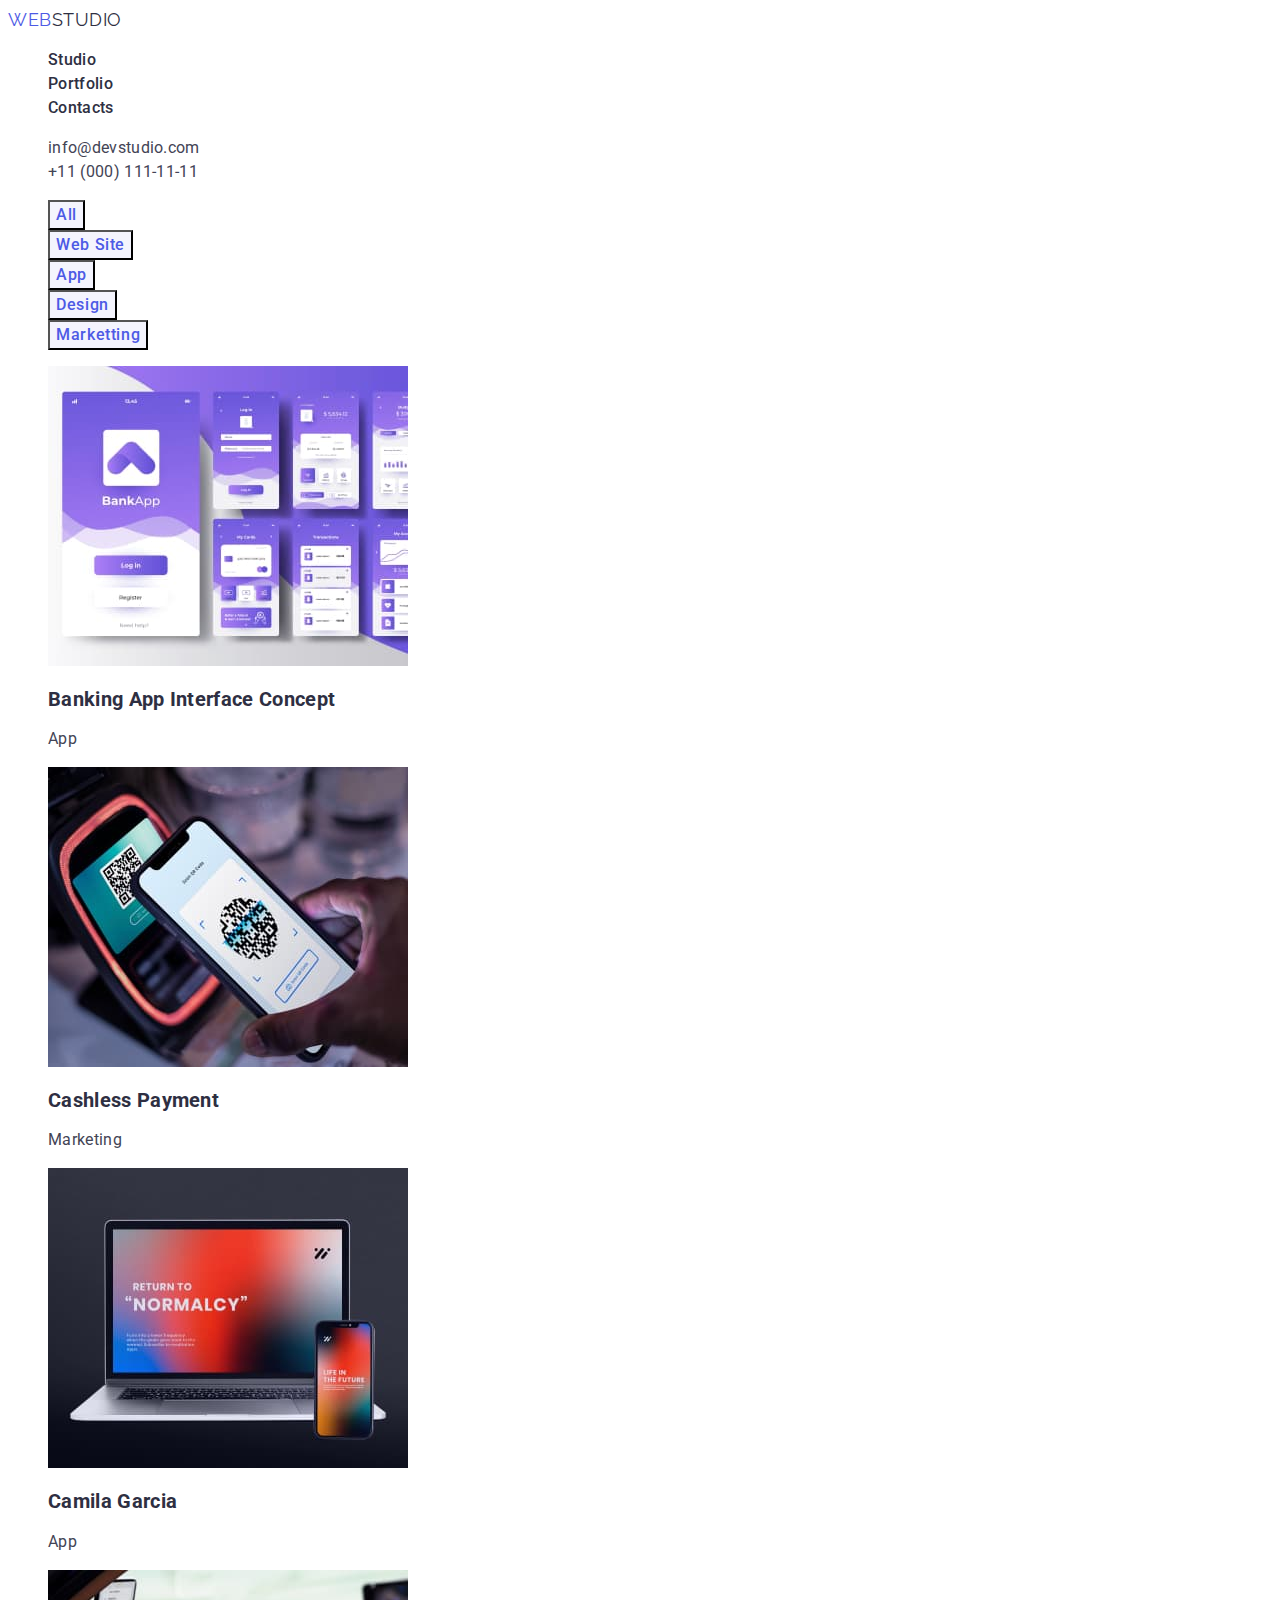
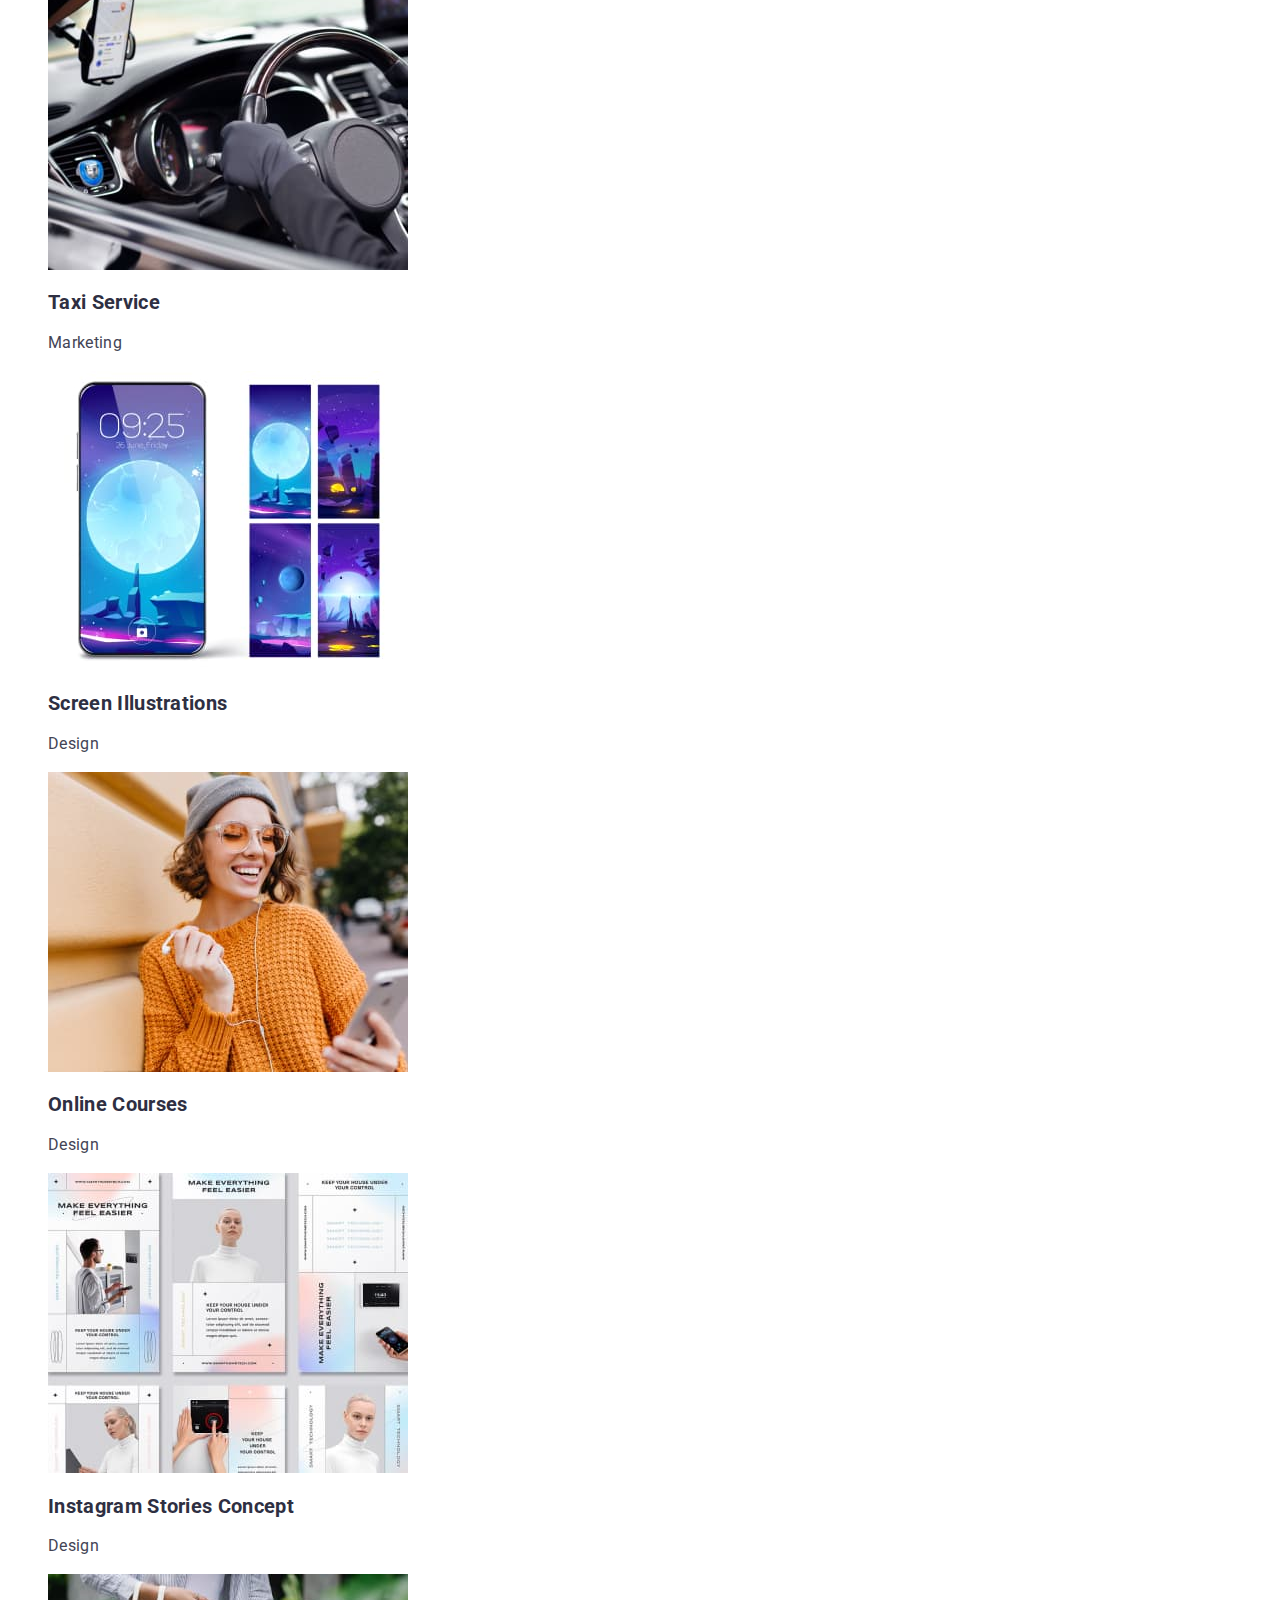
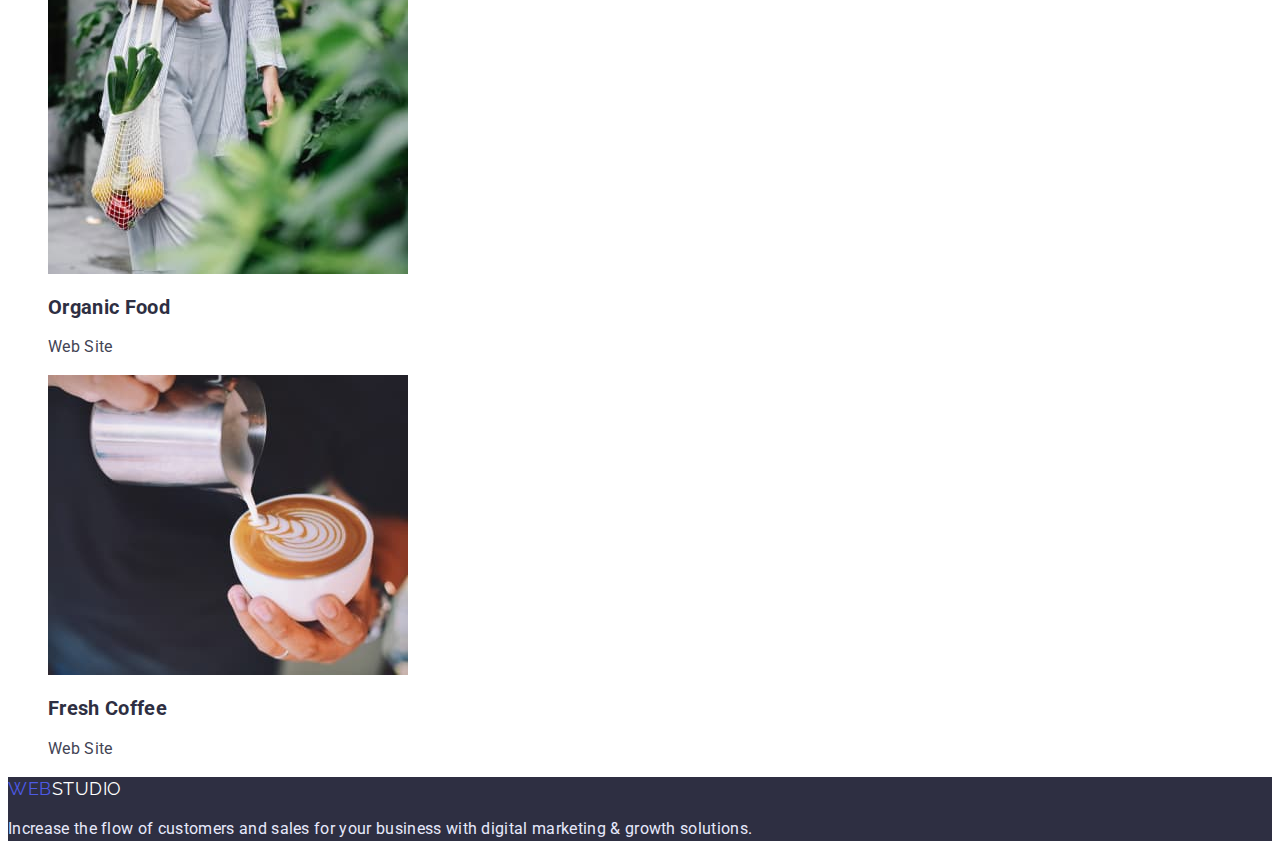
==== portfolio.html @ 3be25312 "Initial commit" ====
<!DOCTYPE html>
<html lang="en">
  <head>
    <meta charset="UTF-8" />
    <meta name="viewport" content="width=device-width, initial-scale=1.0" />
    <title>Document</title>    
    <link href="https://fonts.googleapis.com/css2?family=Raleway:wght@800&family=Roboto:wght@400;500;700;900&display=swap" 
    rel="stylesheet">
    <link rel="stylesheet" href="./css/styles.css" />
  </head>
  <body>
    <header>
    <nav >
        <a href="./index.html" class="logo">
          <span class="heading">Web</span><span>Studio</span>
        </a>        
        <ul class="nav-list list">
          <li><a href="./index.html" class="link">Studio</a></li>
          <li><a href="./portfolio.html" class="link">Portfolio</a></li>
          <li><a href="" class="link">Contacts</a></li>
        </ul>
      </nav>
      <address>
        <ul class="list list">
          <li>
            <a href="mailto:info@devstudio.com" class="auth-link">info@devstudio.com</a>
          </li>
          <li>
            <a href="tel:+110001111111" class="auth-link">+11 (000) 111-11-11</a>
          </li>
        </ul>
      </address>
    </header>
    <main>
      <section>
       <h1 class="hide-title">Blocks</h1>  
        <ul class="block list">
        <li>
          <button type="button" class="button-link">All</button>
        </li>
        <li>
          <button type="button" class="button-link">Web Site</button>
        </li>
        <li>
          <button type="button" class="button-link">App</button>
        </li>
        <li>
          <button type="button" class="button-link">Design</button>
        </li>
        <li>
          <button type="button" class="button-link">Marketting</button>
        </li>
      </ul> 
      <ul class="section-text list">
        <li>
          <a>
            <img src="./images/imgport1.jpg" alt="Banking App" width="360"/> 
            <h2 class="subtitle">Banking App Interface Concept</h2>
            <p class="text">App</p>
          </a>
        </li>
        <li>
          <a>
            <img src="./images/imgport2.jpg" alt="Cashless Payment" width="360"/> 
            <h2 class="subtitle">Cashless Payment</h2>
            <p class="text">Marketing</p>
          </a>
        </li>
        <li>
          <a>
            <img src="./images/imgport3.jpg" alt="Meditaion App" width="360"/> 
            <h2 class="subtitle">Camila Garcia</h2>
            <p class="text">App</p>
          </a>
        </li>
        <li>
          <a>
            <img src="./images/imgport4.jpg" alt="Taxi" width="360"/> 
            <h2 class="subtitle">Taxi Service</h2>
            <p class="text">Marketing</p>
          </a>
        </li>
        <li>
          <a>
            <img src="./images/imgport5.jpg" alt="Screen" width="360"/> 
            <h2 class="subtitle">Screen Illustrations</h2>
            <p class="text">Design</p>
          </a>
        </li>
        <li>
          <a>
            <img src="./images/imgport6.jpg" alt="Online Course" width="360"/> 
            <h2 class="subtitle">Online Courses</h2>
            <p class="text">Design</p>
          </a>
        </li>
        <li>
          <a>
            <img src="./images/imgport7.jpg" alt="Instagram Stories" width="360"/> 
            <h2 class="subtitle">Instagram Stories Concept</h2>
            <p class="text">Design</p>
          </a>
        </li>
        <li>
          <a>
            <img src="./images/imgport8.jpg" alt="Organic Food" width="360"/> 
            <h2 class="subtitle">Organic Food</h2>
            <p class="text">Web Site</p>
          </a>
        </li>
        <li>
          <a>
            <img src="./images/imgport9.jpg" alt="Cofee" width="360"/> 
            <h2 class="subtitle">Fresh Coffee</h2>
            <p class="text">Web Site</p>
          </a>
        </li>             
      </ul>
      </section>
    </main>
    <footer class="footer">
       <a href="./index.html" class="logo">
          <span class="heading">Web</span><span class="caption">Studio</span>
        </a>  
      <p class="text-footer">
        Increase the flow of customers and sales for your business with digital
        marketing & growth solutions.
      </p>
    </footer>
  </body>
</html>
---- css/styles.css ----
:root{
--main-color: #2E2F42;
--main-grey-color:#434455;
--white-color:  #FFFFFF;
--button-blue-color:  #4D5AE5;
--main-bground-color: #F4F4FD;
--background-button-color:#404BBF; 
--footer-text-color: #E7E9FC;


}
body {  
  font-family: 'Roboto', sans-serif;
  font-size: 16px;
  background-color: var(--text-white-color);
  color:var(--main-color);
  letter-spacing: 0.02em;
}
.hide-title{
  position: absolute;
  width: 1px;
  height: 1px;
  margin: -1px;
  border: 0;
  padding: 0;
  
  white-space: nowrap;
  clip-path: inset(100%);
  clip: rect(0 0 0 0);
  overflow: hidden;
}
.list{
  list-style: none;
}
/* logo */
.logo {
  font-family: 'Raleway', sans-serif;
  font-size: 18px;
  line-height: 1.33;
  letter-spacing: 0.03em;
  text-decoration: none;
  text-transform: uppercase;
  color: var(--main-color);
}
.logo .heading{
    color: var(--button-blue-color);
}
/* for footer logo */
.logo .caption{
  color:  var(--white-color);
}
/* nav */
.nav-list .link {
  font-weight: 500;
  line-height: 1.5;
  text-decoration: none;
  color: var(--main-color);
 }
.link:hover,
.link:focus
{ 
  color:var(--background-button-color);
}
/* auth list */
.list .auth-link{
  font-style: normal;
  line-height: 1.5;
  text-decoration: none;
  color: var(--main-grey-color);
}
.auth-link:hover,
.auth-link:focus
{color:var(--background-button-color)
}
/* herosection */
.hero{
  background: var(--main-color);
}
/* text for hero */
.hero .hero-text{
  font-size: 56px;
  line-height: 1.07;
  text-align: center;
  color: var(--white-color);
}
/* button for hero (primery button)*/
.hero .button-primary{
  font-family: 'Roboto', sans-serif;
  font-weight: 500;
  cursor: pointer;
  font-size: 16px;
  line-height: 1.5;
  letter-spacing: 0.04em;
  color: var(--white-color);
  background: var(--button-blue-color);
}
.button-primary:hover,
.button-primary:focus{
background: var(--background-button-color);
}
/* hide the title */

/* for portfolio button */
.block .button-link{
  font-family: 'Roboto', sans-serif;
  font-weight: 500;
  font-size: 16px;
  line-height: 1.5;
  letter-spacing: 0.04em;  
  cursor: pointer;
  color: var(--button-blue-color);
  background: var(--main-bground-color);
}
.button-link:hover,
.button-link:focus{
 background: var(--background-button-color); 
 color: var(--white-color);
}
/* for section1 */

.section-text .subtitle{
  font-size: 20px;
  line-height: 1.2;
  
}
.section-text .text{
  line-height: 1.5;
  color: var(--main-grey-color);  
}
/* for portfolio */
.subtitle{
  
}
/* section2 (second), only pictures */
.section-img .title{
  font-size: 36px;
  line-height: 1.11;
  text-align: center;
  
}
/* section3 */
.section {
  background: var(--main-bground-color);
}

.section .title{
  font-size: 36px;
  line-height: 1.11;
  text-align: center;
  
} 

  /* for footer */
.footer{
background: var(--main-color);
}
.footer .text-footer{
  line-height: 1.5;  
  color:var(--footer-text-color);
}
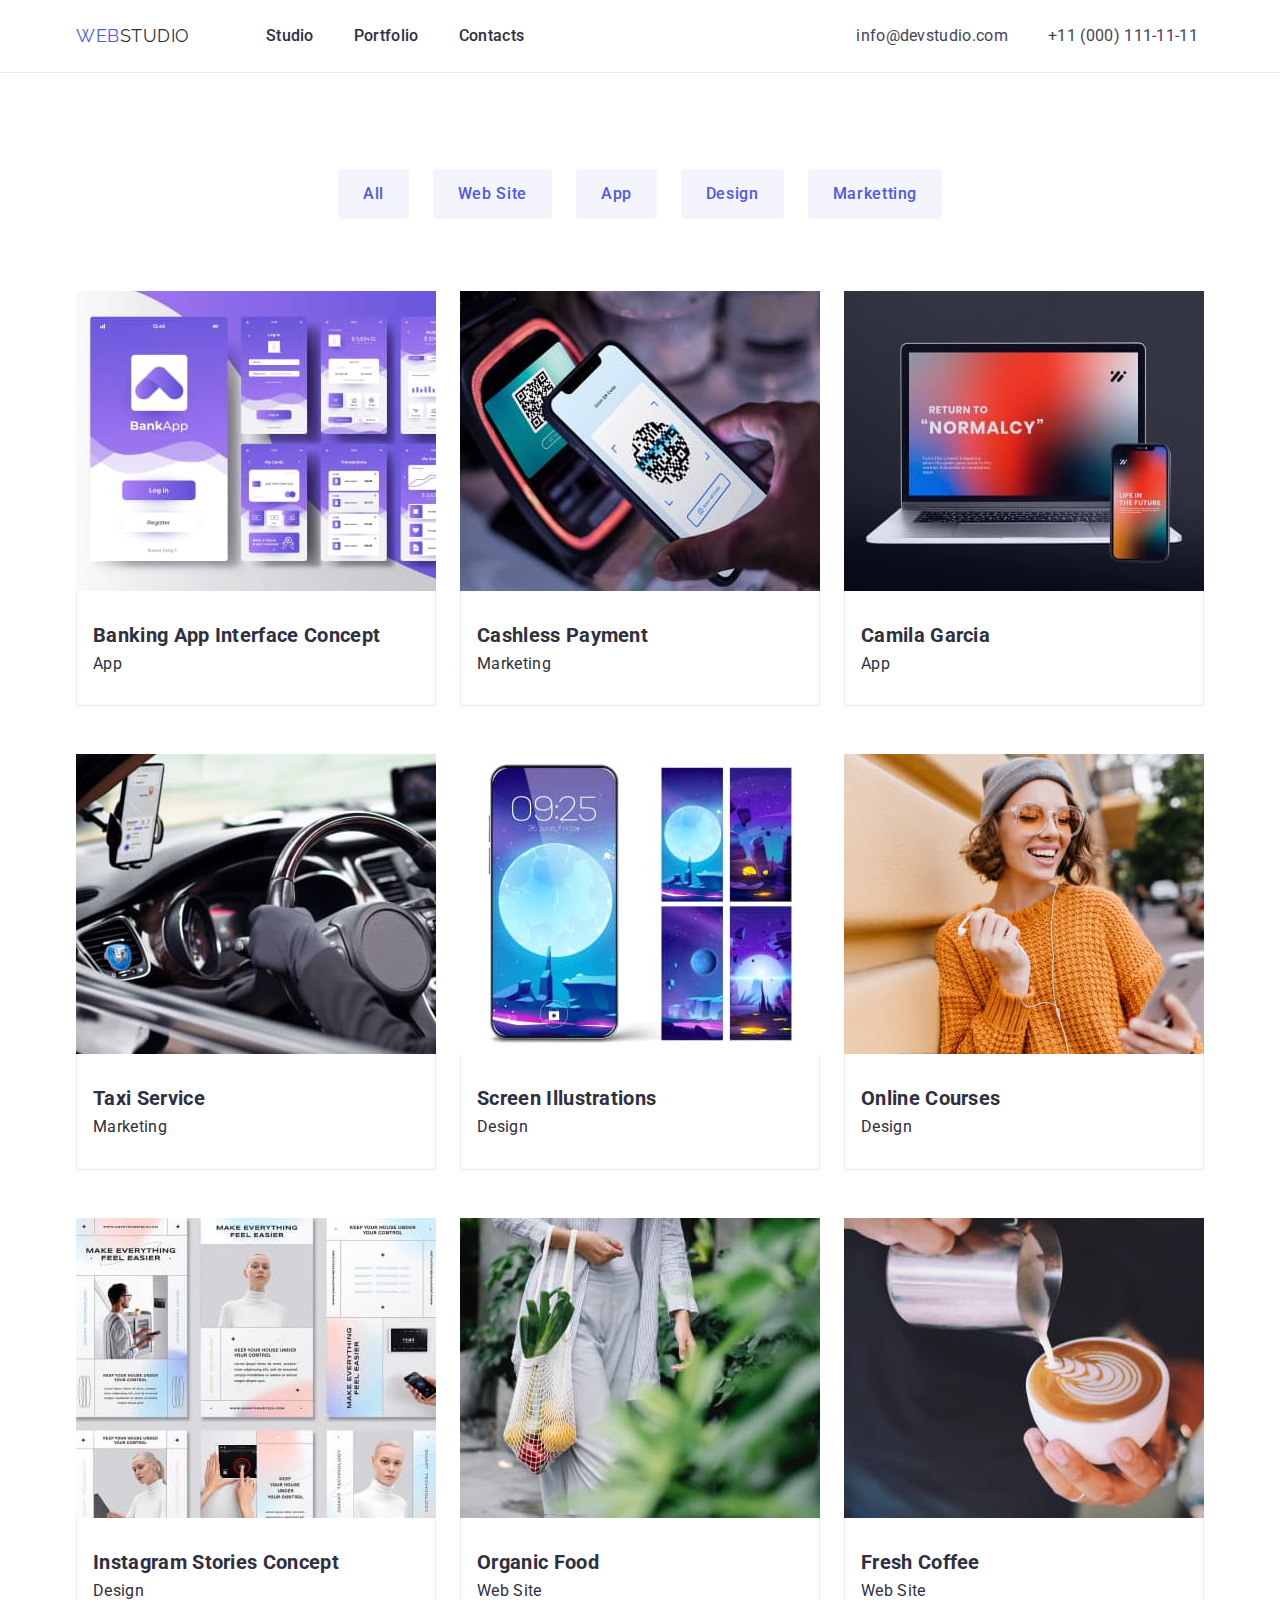
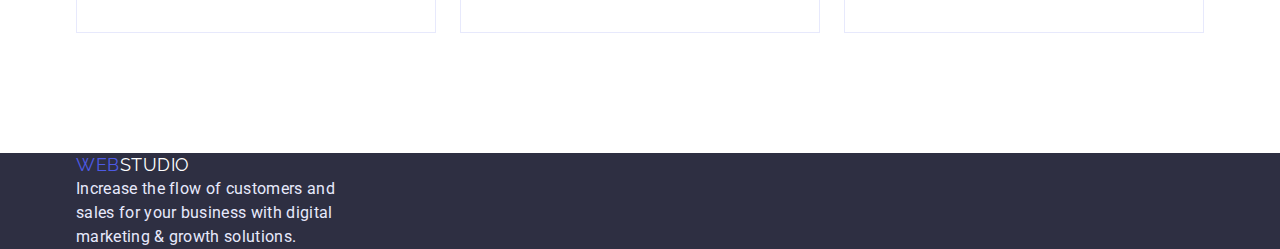
==== commit 3417df9c: "for-check-homework-03" ====
--- a/portfolio.html
+++ b/portfolio.html
@@ -6,126 +6,154 @@
     <title>Document</title>    
     <link href="https://fonts.googleapis.com/css2?family=Raleway:wght@800&family=Roboto:wght@400;500;700;900&display=swap" 
     rel="stylesheet">
+    <link rel="stylesheet"
+    href="https://cdnjs.cloudflare.com/ajax/libs/modern-normalize/1.1.0/modern-normalize.min.css" />
     <link rel="stylesheet" href="./css/styles.css" />
   </head>
   <body>
-    <header>
-    <nav >
-        <a href="./index.html" class="logo">
-          <span class="heading">Web</span><span>Studio</span>
-        </a>        
-        <ul class="nav-list list">
-          <li><a href="./index.html" class="link">Studio</a></li>
-          <li><a href="./portfolio.html" class="link">Portfolio</a></li>
-          <li><a href="" class="link">Contacts</a></li>
-        </ul>
-      </nav>
-      <address>
-        <ul class="list list">
-          <li>
-            <a href="mailto:info@devstudio.com" class="auth-link">info@devstudio.com</a>
-          </li>
-          <li>
-            <a href="tel:+110001111111" class="auth-link">+11 (000) 111-11-11</a>
-          </li>
-        </ul>
-      </address>
+    <header class="page-nav">
+      <div class="conteiner main-nav">        
+        <nav class="main-nav">
+          <a href="./index.html" class="logo">
+            <span class="heading">Web</span><span>Studio</span>
+          </a>        
+          <ul class="nav-list list">
+            <li class="item"><a href="./index.html" class="link">Studio</a></li>
+            <li class="item"><a href="./portfolio.html" class="link">Portfolio</a></li>
+            <li class="item"><a href="" class="link">Contacts</a></li>
+          </ul>
+        </nav>
+        <address>
+          <ul class="mail list">
+            <li class="item">
+              <a href="mailto:info@devstudio.com" class="auth-link">info@devstudio.com</a>
+            </li>
+            <li class="item">
+              <a href="tel:+110001111111" class="auth-link">+11 (000) 111-11-11</a>
+            </li>
+          </ul>
+        </address>     
+      </div>
     </header>
     <main>
-      <section>
-       <h1 class="hide-title">Blocks</h1>  
-        <ul class="block list">
-        <li>
-          <button type="button" class="button-link">All</button>
-        </li>
-        <li>
-          <button type="button" class="button-link">Web Site</button>
-        </li>
-        <li>
-          <button type="button" class="button-link">App</button>
-        </li>
-        <li>
-          <button type="button" class="button-link">Design</button>
-        </li>
-        <li>
-          <button type="button" class="button-link">Marketting</button>
-        </li>
-      </ul> 
-      <ul class="section-text list">
-        <li>
-          <a>
-            <img src="./images/imgport1.jpg" alt="Banking App" width="360"/> 
-            <h2 class="subtitle">Banking App Interface Concept</h2>
-            <p class="text">App</p>
-          </a>
-        </li>
-        <li>
-          <a>
-            <img src="./images/imgport2.jpg" alt="Cashless Payment" width="360"/> 
-            <h2 class="subtitle">Cashless Payment</h2>
-            <p class="text">Marketing</p>
-          </a>
-        </li>
-        <li>
-          <a>
-            <img src="./images/imgport3.jpg" alt="Meditaion App" width="360"/> 
-            <h2 class="subtitle">Camila Garcia</h2>
-            <p class="text">App</p>
-          </a>
-        </li>
-        <li>
-          <a>
-            <img src="./images/imgport4.jpg" alt="Taxi" width="360"/> 
-            <h2 class="subtitle">Taxi Service</h2>
-            <p class="text">Marketing</p>
-          </a>
-        </li>
-        <li>
-          <a>
-            <img src="./images/imgport5.jpg" alt="Screen" width="360"/> 
-            <h2 class="subtitle">Screen Illustrations</h2>
-            <p class="text">Design</p>
-          </a>
-        </li>
-        <li>
-          <a>
-            <img src="./images/imgport6.jpg" alt="Online Course" width="360"/> 
-            <h2 class="subtitle">Online Courses</h2>
-            <p class="text">Design</p>
-          </a>
-        </li>
-        <li>
-          <a>
-            <img src="./images/imgport7.jpg" alt="Instagram Stories" width="360"/> 
-            <h2 class="subtitle">Instagram Stories Concept</h2>
-            <p class="text">Design</p>
-          </a>
-        </li>
-        <li>
-          <a>
-            <img src="./images/imgport8.jpg" alt="Organic Food" width="360"/> 
-            <h2 class="subtitle">Organic Food</h2>
-            <p class="text">Web Site</p>
-          </a>
-        </li>
-        <li>
-          <a>
-            <img src="./images/imgport9.jpg" alt="Cofee" width="360"/> 
-            <h2 class="subtitle">Fresh Coffee</h2>
-            <p class="text">Web Site</p>
-          </a>
-        </li>             
-      </ul>
+      <section class="section">
+        <div class="conteiner">
+          <h1 class="hide-title">Blocks</h1>  
+          <ul class="button-list list">
+            <li class="item">
+              <button type="button" class="button-link">All</button>
+            </li>
+            <li class="item">
+              <button type="button" class="button-link">Web Site</button>
+            </li>
+            <li class="item">
+              <button type="button" class="button-link">App</button>
+            </li>
+            <li class="item">
+              <button type="button" class="button-link">Design</button>
+            </li>
+            <li class="item">
+              <button type="button" class="button-link">Marketting</button>
+            </li>
+          </ul> 
+         <ul class="card-img list">
+          <li class="item">
+            <a class="card">
+              <img src="./images/imgport1.jpg" alt="Banking App" width="360"/> 
+              <div class="card-content">
+              <h2 class="subtitle">Banking App Interface Concept</h2>
+              <p class="text">App</p>
+             </div>              
+            </a>
+          </li>
+          <li class="item">
+            <a class="card">
+              <img src="./images/imgport2.jpg" alt="Cashless Payment" width="360"/> 
+              <div class="card-content ">
+              <h2 class="subtitle">Cashless Payment</h2>
+              <p class="text">Marketing</p>
+              </div>
+            </a>
+          </li>
+          <li class="item">
+            <a class="card">
+              <img src="./images/imgport3.jpg" alt="Meditaion App" width="360"/> 
+              <div class="card-content">
+              <h2 class="subtitle ">Camila Garcia</h2>
+              <p class="text">App</p>
+             </div> 
+            </a>
+          </li>
+          <li class="item">
+            <a class="card">
+              <img src="./images/imgport4.jpg" alt="Taxi" width="360"/> 
+              <div class="card-content">
+              <h2 class="subtitle">Taxi Service</h2>
+              <p class="text">Marketing</p>
+              </div>
+            </a>
+          </li>
+          <li class="item">
+            <a class="card">
+              <img src="./images/imgport5.jpg" alt="Screen" width="360"/> 
+              <div class="card-content">
+              <h2 class="subtitle">Screen Illustrations</h2>
+              <p class="text">Design</p>
+              </div>
+            </a>
+          </li>
+          <li class="item">
+            <a class="card">
+              <img src="./images/imgport6.jpg" alt="Online Course" width="360"/> 
+              <div class="card-content">
+              <h2 class="subtitle">Online Courses</h2>
+              <p class="text">Design</p>
+              </div>
+            </a>
+          </li>
+          <li class="item">
+            <a class="card">
+              <img src="./images/imgport7.jpg" alt="Instagram Stories" width="360"/> 
+              <div class="card-content">
+              <h2 class="subtitle">Instagram Stories Concept</h2>
+              <p class="text">Design</p>
+              </div>
+            </a>
+          </li>
+          <li class="item">
+            <a class="card">
+              <img src="./images/imgport8.jpg" alt="Organic Food" width="360"/> 
+              <div class="card-content">
+              <h2 class="subtitle">Organic Food</h2>
+              <p class="text">Web Site</p>
+              </div>
+            </a>
+          </li>
+          <li class="item">
+            <a class="card">
+              <img src="./images/imgport9.jpg" alt="Cofee" width="360"/> 
+              <div class="card-content">
+              <h2 class="subtitle">Fresh Coffee</h2>
+              <p class="text">Web Site</p>
+              </div>
+            </a>
+          </li>             
+         </ul>
+        </div>
       </section>
     </main>
     <footer class="footer">
-       <a href="./index.html" class="logo">
+      <div class="conteiner">
+        <div class="footer-box">
+        <a href="./index.html" class="logo">
           <span class="heading">Web</span><span class="caption">Studio</span>
         </a>  
-      <p class="text-footer">
-        Increase the flow of customers and sales for your business with digital
-        marketing & growth solutions.
-      </p>
+        <p class="text-footer">
+          Increase the flow of customers and sales for your business with digital
+          marketing & growth solutions.      
+        </p>
+        </div>
+       </div>
     </footer>
   </body>
 </html>
--- a/css/styles.css
+++ b/css/styles.css
@@ -7,15 +7,40 @@
 --main-bground-color: #F4F4FD;
 --background-button-color:#404BBF; 
 --footer-text-color: #E7E9FC;
-
-
-}
+--card-shadow: 0px 1px 6px rgba(46, 47, 66, 0.08), 0px 1px 1px rgba(46, 47, 66, 0.16), 0px 2px 1px rgba(46, 47, 66, 0.08);
+}
+
+.list{
+  list-style: none;
+  margin: 0;
+  padding: 0;
+}
+
 body {  
   font-family: 'Roboto', sans-serif;
   font-size: 16px;
   background-color: var(--text-white-color);
   color:var(--main-color);
   letter-spacing: 0.02em;
+}
+.section{
+  margin-bottom: 120px;
+} 
+
+/* for nav main */
+ .main-nav {
+  display: flex;
+  align-items: center;
+}
+
+ /* for header section address */ 
+.conteiner{
+  width: 1158px;
+  padding-left: 15px;
+  padding-right: 15px;
+  margin-left: auto;
+  margin-right: auto;
+  
 }
 .hide-title{
   position: absolute;
@@ -30,11 +55,10 @@
   clip: rect(0 0 0 0);
   overflow: hidden;
 }
-.list{
-  list-style: none;
-}
+
 /* logo */
 .logo {
+
   font-family: 'Raleway', sans-serif;
   font-size: 18px;
   line-height: 1.33;
@@ -51,47 +75,85 @@
   color:  var(--white-color);
 }
 /* nav */
+
+.nav-list .item+ .item{
+  margin-left: 40px;
+}
+.nav-list{
+ display: flex;
+ margin-left: 76px;
+}
+.nav-list .item{
+ padding-top: 24px;
+ padding-bottom: 24px;
+}
 .nav-list .link {
+  display: block;
+
+  color: var(--main-color);
   font-weight: 500;
   line-height: 1.5;
   text-decoration: none;
-  color: var(--main-color);
  }
+
 .link:hover,
 .link:focus
 { 
   color:var(--background-button-color);
 }
 /* auth list */
+.mail{
+  display: flex;
+  margin-left: 332px;
+}
+.mail .item + .item {
+margin-left: 40px;
+}
 .list .auth-link{
+
+  color: var(--main-grey-color);
   font-style: normal;
   line-height: 1.5;
-  text-decoration: none;
-  color: var(--main-grey-color);
+  text-decoration: none;  
 }
 .auth-link:hover,
 .auth-link:focus
 {color:var(--background-button-color)
 }
-/* herosection */
-.hero{
+.page-nav{
+  border-bottom: 1px solid var(--footer-text-color) ;
+}
+/* hero section */
+.hero-section{
   background: var(--main-color);
-}
-/* text for hero */
-.hero .hero-text{
+  text-align: center;
+  margin-bottom: 120px;
+}
+/* text for hero section */
+.hero-section .hero-text{
+  margin-top: 0;
+  margin-bottom: 48px;
   font-size: 56px;
   line-height: 1.07;
   text-align: center;
   color: var(--white-color);
 }
 /* button for hero (primery button)*/
-.hero .button-primary{
+.hero-section .button-primary{
+  display: inline-block;
+  cursor: pointer;
+  border-radius: 4px;
+  padding: 16px 32px;
+  min-width: 169px;
+  border: 1px transparent; 
+
   font-family: 'Roboto', sans-serif;
   font-weight: 500;
-  cursor: pointer;
   font-size: 16px;
   line-height: 1.5;
   letter-spacing: 0.04em;
+  
+ 
   color: var(--white-color);
   background: var(--button-blue-color);
 }
@@ -99,16 +161,32 @@
 .button-primary:focus{
 background: var(--background-button-color);
 }
-/* hide the title */
 
 /* for portfolio button */
-.block .button-link{
+/* 1 for button list*/
+.button-list {
+  margin-top: 96px;
+  margin-bottom: 72px;
+  display: flex;
+  flex-wrap: wrap;
+  justify-content: center;
+}
+.button-list .item + .item {
+  margin-left: 24px;
+}
+
+.button-list .button-link{
+  padding: 12px 24px;
+  border-radius: 4px;
+  border: 1px solid transparent;
+  cursor: pointer;
+
   font-family: 'Roboto', sans-serif;
   font-weight: 500;
   font-size: 16px;
   line-height: 1.5;
-  letter-spacing: 0.04em;  
-  cursor: pointer;
+  letter-spacing: 0.04em; 
+  
   color: var(--button-blue-color);
   background: var(--main-bground-color);
 }
@@ -117,47 +195,166 @@
  background: var(--background-button-color); 
  color: var(--white-color);
 }
-/* for section1 */
-
-.section-text .subtitle{
+/* for portfolio img card  */
+/* .item * {
+  outline: 1px solid tomato;
+} */
+img {
+  display: block;
+  max-width: 100%;
+  height: auto;
+}
+.card-img{
+  display: flex;
+  flex-wrap: wrap;
+  margin-left: -24px;
+  margin-top: -48px;
+}
+
+.card-img .subtitle{
+  margin-top: 0;
+  margin-bottom: 8px;
   font-size: 20px;
   line-height: 1.2;
-  
-}
+  padding: auto;
+}
+
+.card-img > .item {
+  flex-basis: calc(100% / 3 - 24px);
+  margin-left: 24px;
+  margin-top: 48px;
+}
+.card-content{
+padding-top: 32px;
+padding-bottom: 32px;
+padding-left: 16px;
+}
+.card-content .text{
+  margin: 0;
+  padding: auto;
+}
+.card-content{
+  border-bottom: 1px solid var(--footer-text-color) ;
+  border-right: 1px solid var(--footer-text-color) ;
+  border-left: 1px solid var(--footer-text-color) ;
+}
+
+
+.section-text .subtitle{
+  margin-top: 0;
+  margin-bottom: 8px;
+  font-size: 20px;
+  line-height: 1.2;
+  
+}
+.section-text {
+  display: flex;
+  flex-wrap: wrap;
+}
+.section-text .item {
+ width: 264px;
+}
+.section-text .item + .item{
+ margin-left: 24px;
+}
+
 .section-text .text{
-  line-height: 1.5;
-  color: var(--main-grey-color);  
+  
+  line-height: 1.5;
+  color: var(--main-grey-color); 
+  margin-top: 0;
+  margin-bottom: 0; 
+ 
 }
 /* for portfolio */
-.subtitle{
-  
-}
+
 /* section2 (second), only pictures */
-.section-img .title{
+.img-section{
+  margin-bottom: 120px;
+}
+.img-section .img-list {
+  display: flex;
+  flex-wrap: wrap;
+ 
+}
+.img-list .item + .item{
+  margin-left: 24px; 
+}
+
+.img-section .title{
+  margin-top: 0;
+  margin-bottom: 72px;
+   font-size: 36px;
+  line-height: 1.11;
+  text-align: center;
+  
+}
+/* section3 */
+.section-team{
+  padding-bottom: 120px;
+  padding-top: 120px;
+  background-color: var(--main-bground-color);
+}
+
+.card-team{
+  display: flex;
+  flex-wrap: wrap;
+
+}
+.card-team .item + .item {
+  margin-left: 24px;
+  
+}
+.section-team .title{
+  margin-top: 0;
+  margin-bottom: 72px;
   font-size: 36px;
   line-height: 1.11;
   text-align: center;
-  
-}
-/* section3 */
-.section {
-  background: var(--main-bground-color);
-}
-
-.section .title{
-  font-size: 36px;
-  line-height: 1.11;
-  text-align: center;
-  
-} 
+}
+.card-team .item{
+  background-color: var(--white-color);
+  text-align: center;
+ 
+}
+.card-team .subtitle{
+  margin-top: 0;
+  margin-bottom: 8px;
+}
+.card-team .text{
+margin: 0;
+}
+.card-team .team-text{
+  padding: 32px 16px;
+}
+ .card{
+  box-shadow: var(--card-shadow);
+  border-radius: 0px 0px 4px 4px;
+ }
+/*
+.card-team{
+  background-color: var(--white-color);
+  padding-bottom: 32px;
+  text-align: center;
+ 
+}
+.team{
+  margin-bottom: 32px;
+} */
 
   /* for footer */
 .footer{
 background: var(--main-color);
 }
 .footer .text-footer{
+  margin-top: 0;
+  margin-bottom: 0;
   line-height: 1.5;  
   color:var(--footer-text-color);
-}
-
-
+  
+}
+.footer-box{
+  width: 264px;
+}
+
+
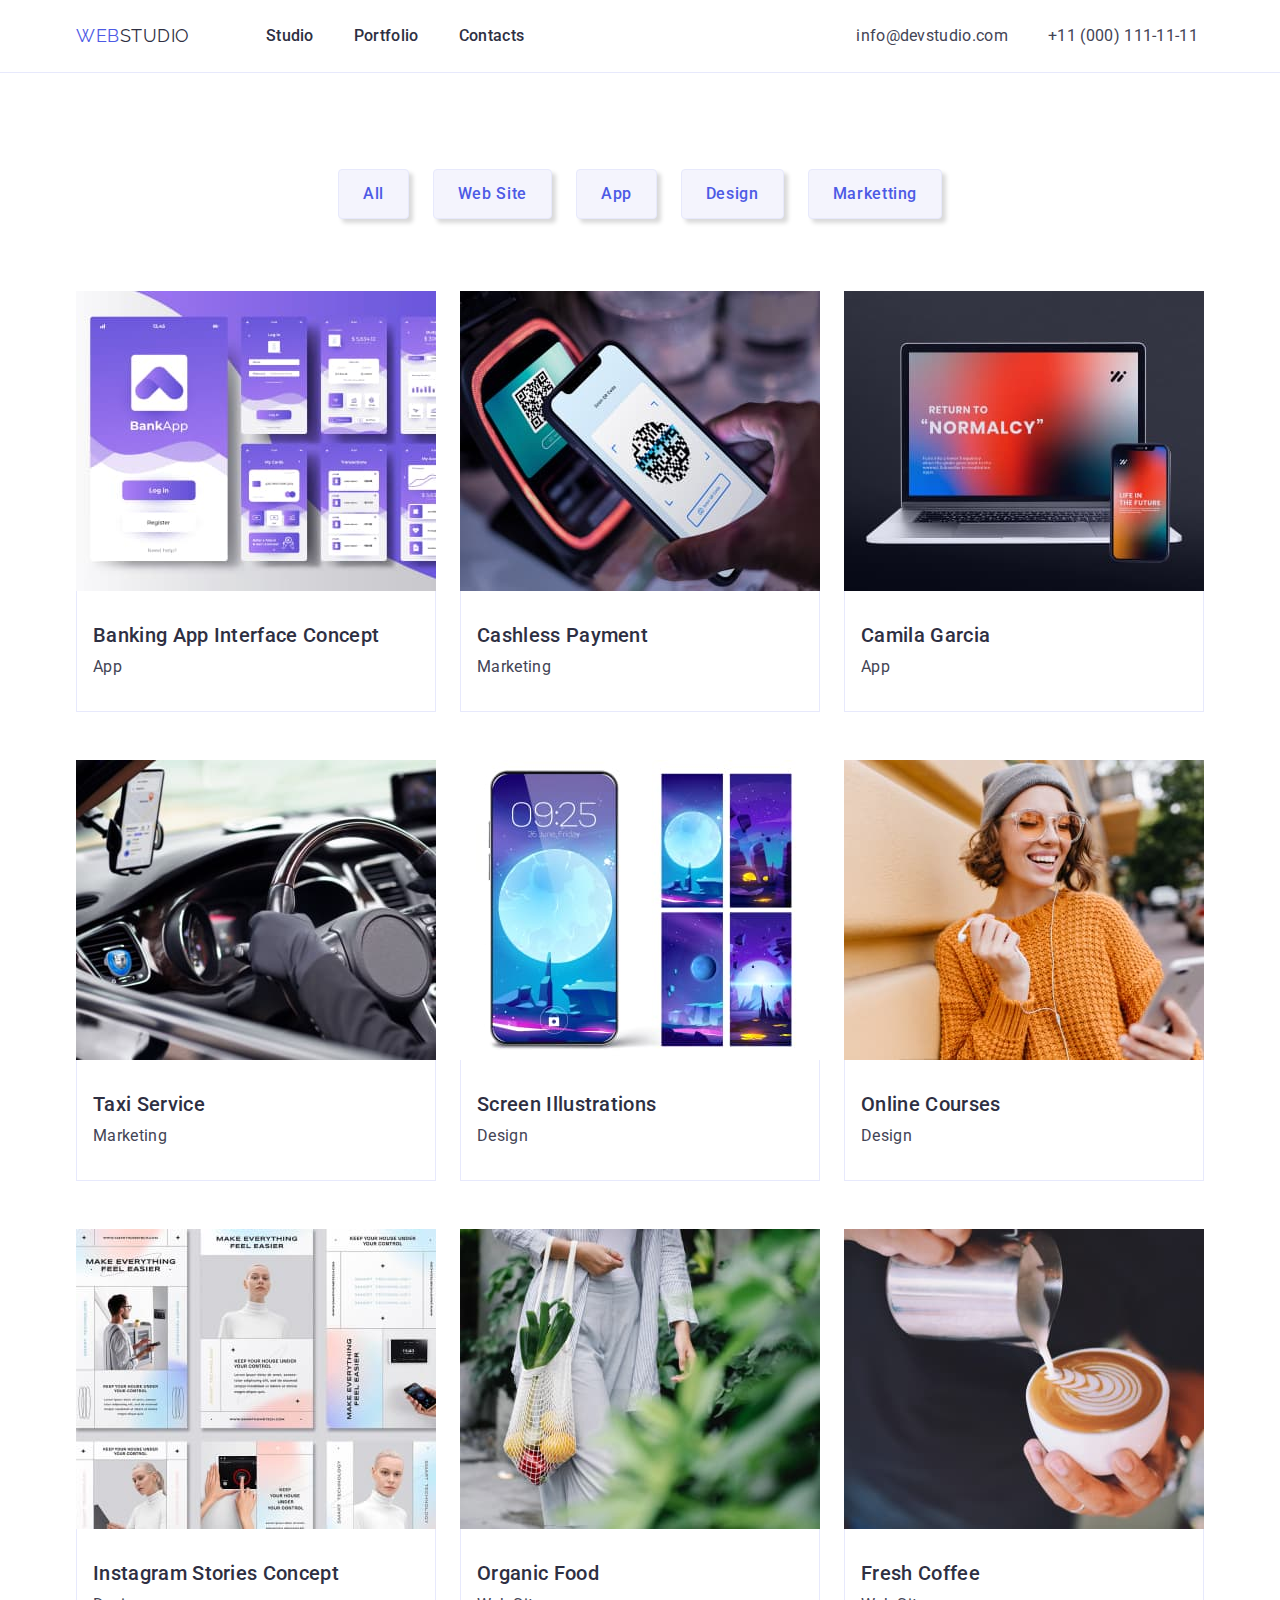
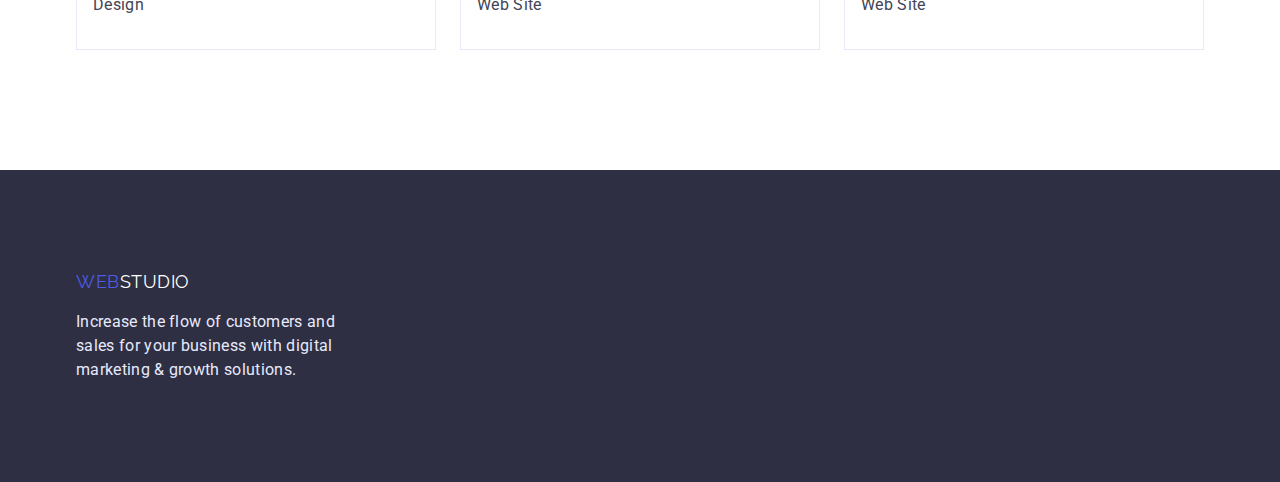
==== commit 79153821: "for-check-homework-03" ====
--- a/portfolio.html
+++ b/portfolio.html
@@ -23,7 +23,7 @@
             <li class="item"><a href="" class="link">Contacts</a></li>
           </ul>
         </nav>
-        <address>
+        <address class="auth">
           <ul class="mail list">
             <li class="item">
               <a href="mailto:info@devstudio.com" class="auth-link">info@devstudio.com</a>
@@ -36,7 +36,7 @@
       </div>
     </header>
     <main>
-      <section class="section">
+      <section class="section-portfolio">
         <div class="conteiner">
           <h1 class="hide-title">Blocks</h1>  
           <ul class="button-list list">
@@ -58,7 +58,7 @@
           </ul> 
          <ul class="card-img list">
           <li class="item">
-            <a class="card">
+            <a href="" class="card-portfolio" >
               <img src="./images/imgport1.jpg" alt="Banking App" width="360"/> 
               <div class="card-content">
               <h2 class="subtitle">Banking App Interface Concept</h2>
@@ -67,7 +67,7 @@
             </a>
           </li>
           <li class="item">
-            <a class="card">
+            <a href="" class="card-portfolio">
               <img src="./images/imgport2.jpg" alt="Cashless Payment" width="360"/> 
               <div class="card-content ">
               <h2 class="subtitle">Cashless Payment</h2>
@@ -76,7 +76,7 @@
             </a>
           </li>
           <li class="item">
-            <a class="card">
+            <a href="" class="card-portfolio">
               <img src="./images/imgport3.jpg" alt="Meditaion App" width="360"/> 
               <div class="card-content">
               <h2 class="subtitle ">Camila Garcia</h2>
@@ -85,7 +85,7 @@
             </a>
           </li>
           <li class="item">
-            <a class="card">
+            <a href="" class="card-portfolio">
               <img src="./images/imgport4.jpg" alt="Taxi" width="360"/> 
               <div class="card-content">
               <h2 class="subtitle">Taxi Service</h2>
@@ -94,7 +94,7 @@
             </a>
           </li>
           <li class="item">
-            <a class="card">
+            <a href="" class="card-portfolio">
               <img src="./images/imgport5.jpg" alt="Screen" width="360"/> 
               <div class="card-content">
               <h2 class="subtitle">Screen Illustrations</h2>
@@ -103,7 +103,7 @@
             </a>
           </li>
           <li class="item">
-            <a class="card">
+            <a href="" class="card-portfolio">
               <img src="./images/imgport6.jpg" alt="Online Course" width="360"/> 
               <div class="card-content">
               <h2 class="subtitle">Online Courses</h2>
@@ -112,7 +112,7 @@
             </a>
           </li>
           <li class="item">
-            <a class="card">
+            <a href="" class="card-portfolio">
               <img src="./images/imgport7.jpg" alt="Instagram Stories" width="360"/> 
               <div class="card-content">
               <h2 class="subtitle">Instagram Stories Concept</h2>
@@ -121,7 +121,7 @@
             </a>
           </li>
           <li class="item">
-            <a class="card">
+            <a href="" class="card-portfolio">
               <img src="./images/imgport8.jpg" alt="Organic Food" width="360"/> 
               <div class="card-content">
               <h2 class="subtitle">Organic Food</h2>
@@ -130,7 +130,7 @@
             </a>
           </li>
           <li class="item">
-            <a class="card">
+            <a href="" class="card-portfolio">
               <img src="./images/imgport9.jpg" alt="Cofee" width="360"/> 
               <div class="card-content">
               <h2 class="subtitle">Fresh Coffee</h2>
--- a/css/styles.css
+++ b/css/styles.css
@@ -5,8 +5,10 @@
 --white-color:  #FFFFFF;
 --button-blue-color:  #4D5AE5;
 --main-bground-color: #F4F4FD;
+--button-portf-bground-color: #F4F4FD;
 --background-button-color:#404BBF; 
 --footer-text-color: #E7E9FC;
+--button-border: #E7E9FC;
 --card-shadow: 0px 1px 6px rgba(46, 47, 66, 0.08), 0px 1px 1px rgba(46, 47, 66, 0.16), 0px 2px 1px rgba(46, 47, 66, 0.08);
 }
 
@@ -23,9 +25,7 @@
   color:var(--main-color);
   letter-spacing: 0.02em;
 }
-.section{
-  margin-bottom: 120px;
-} 
+
 
 /* for nav main */
  .main-nav {
@@ -66,6 +66,8 @@
   text-decoration: none;
   text-transform: uppercase;
   color: var(--main-color);
+  padding-top: 24px;
+  padding-bottom: 24px;
 }
 .logo .heading{
     color: var(--button-blue-color);
@@ -83,7 +85,7 @@
  display: flex;
  margin-left: 76px;
 }
-.nav-list .item{
+.nav-list .link{
  padding-top: 24px;
  padding-bottom: 24px;
 }
@@ -102,19 +104,24 @@
   color:var(--background-button-color);
 }
 /* auth list */
+.auth {
+ margin-left: 332px; 
+}
 .mail{
   display: flex;
-  margin-left: 332px;
+  
 }
 .mail .item + .item {
 margin-left: 40px;
 }
 .list .auth-link{
-
+  
   color: var(--main-grey-color);
   font-style: normal;
   line-height: 1.5;
   text-decoration: none;  
+  padding-top: 24px;
+  padding-bottom: 24px;
 }
 .auth-link:hover,
 .auth-link:focus
@@ -125,27 +132,32 @@
 }
 /* hero section */
 .hero-section{
+  padding-top: 188px;
+  padding-bottom: 188px;
   background: var(--main-color);
   text-align: center;
-  margin-bottom: 120px;
+  
 }
 /* text for hero section */
 .hero-section .hero-text{
-  margin-top: 0;
-  margin-bottom: 48px;
+  margin: 0;
+  padding-bottom: 48px;
+
   font-size: 56px;
   line-height: 1.07;
   text-align: center;
   color: var(--white-color);
+
 }
 /* button for hero (primery button)*/
 .hero-section .button-primary{
   display: inline-block;
   cursor: pointer;
   border-radius: 4px;
+  box-shadow: 0px 4px 4px rgba(0, 0, 0, 0.15);
   padding: 16px 32px;
   min-width: 169px;
-  border: 1px transparent; 
+  border: none; 
 
   font-family: 'Roboto', sans-serif;
   font-weight: 500;
@@ -165,7 +177,7 @@
 /* for portfolio button */
 /* 1 for button list*/
 .button-list {
-  margin-top: 96px;
+
   margin-bottom: 72px;
   display: flex;
   flex-wrap: wrap;
@@ -178,7 +190,8 @@
 .button-list .button-link{
   padding: 12px 24px;
   border-radius: 4px;
-  border: 1px solid transparent;
+  border: 1px solid var(--button-border);
+  box-shadow: 4px 4px 4px rgba(0, 0, 0, 0.15);
   cursor: pointer;
 
   font-family: 'Roboto', sans-serif;
@@ -188,7 +201,7 @@
   letter-spacing: 0.04em; 
   
   color: var(--button-blue-color);
-  background: var(--main-bground-color);
+  background: var(--button-portf-bground-color); 
 }
 .button-link:hover,
 .button-link:focus{
@@ -207,70 +220,88 @@
 .card-img{
   display: flex;
   flex-wrap: wrap;
-  margin-left: -24px;
-  margin-top: -48px;
-}
-
-.card-img .subtitle{
+  gap: 48px 24px;
+
+}
+.card-img .card-portfolio {
+  text-decoration: none;
+}
+.card-content .subtitle{
   margin-top: 0;
   margin-bottom: 8px;
+  font-weight: 500;
   font-size: 20px;
   line-height: 1.2;
-  padding: auto;
-}
-
-.card-img > .item {
+  color: var(--main-color);
+  
+} 
+
+ .card-portfolio  .item {
   flex-basis: calc(100% / 3 - 24px);
-  margin-left: 24px;
-  margin-top: 48px;
-}
-.card-content{
+
+} 
+ .card-content{
 padding-top: 32px;
 padding-bottom: 32px;
 padding-left: 16px;
 }
 .card-content .text{
-  margin: 0;
-  padding: auto;
+  margin-top: 0;
+  margin-bottom: 0;
+  font-weight: 400;
+  line-height: 1.5;
+  color: var(--main-grey-color);
+  
 }
 .card-content{
   border-bottom: 1px solid var(--footer-text-color) ;
   border-right: 1px solid var(--footer-text-color) ;
   border-left: 1px solid var(--footer-text-color) ;
-}
-
+} 
+/*  for section1  */
+ 
+ .section-top {
+  padding-top: 120px;
+  padding-bottom: 120px;
+   /* background-color: #4D5AE5;  */
+}  
 
 .section-text .subtitle{
   margin-top: 0;
   margin-bottom: 8px;
   font-size: 20px;
   line-height: 1.2;
-  
-}
+   /* background-color: aqua;  */
+} 
 .section-text {
   display: flex;
   flex-wrap: wrap;
-}
-.section-text .item {
+  /* background-color: yellowgreen;  */
+}
+ .section-text .item {
  width: 264px;
-}
+} 
 .section-text .item + .item{
  margin-left: 24px;
-}
-
-.section-text .text{
-  
+}  
+
+   .section-text .text{
   line-height: 1.5;
   color: var(--main-grey-color); 
   margin-top: 0;
-  margin-bottom: 0; 
- 
-}
+  margin-bottom: 0;  
+
+} 
 /* for portfolio */
-
+.section-portfolio{
+  padding-top: 96px;
+  padding-bottom: 120px;
+  /* background-color: aqua; */
+}
 /* section2 (second), only pictures */
 .img-section{
-  margin-bottom: 120px;
+  padding-bottom: 120px;
+ /* background-color: aqua; */
 }
 .img-section .img-list {
   display: flex;
@@ -282,8 +313,8 @@
 }
 
 .img-section .title{
-  margin-top: 0;
-  margin-bottom: 72px;
+  margin: 0;
+  padding-bottom: 72px;
    font-size: 36px;
   line-height: 1.11;
   text-align: center;
@@ -306,17 +337,13 @@
   
 }
 .section-team .title{
-  margin-top: 0;
-  margin-bottom: 72px;
+  margin: 0;
+  padding-bottom: 72px;
   font-size: 36px;
   line-height: 1.11;
   text-align: center;
 }
-.card-team .item{
-  background-color: var(--white-color);
-  text-align: center;
- 
-}
+
 .card-team .subtitle{
   margin-top: 0;
   margin-bottom: 8px;
@@ -327,34 +354,31 @@
 .card-team .team-text{
   padding: 32px 16px;
 }
- .card{
+ .card{ 
+  text-align: center;
+  background-color: var(--white-color);
   box-shadow: var(--card-shadow);
   border-radius: 0px 0px 4px 4px;
  }
-/*
-.card-team{
-  background-color: var(--white-color);
-  padding-bottom: 32px;
-  text-align: center;
- 
-}
-.team{
-  margin-bottom: 32px;
-} */
+
 
   /* for footer */
 .footer{
 background: var(--main-color);
+padding-top: 100px;
+padding-bottom: 100px;
 }
 .footer .text-footer{
-  margin-top: 0;
+  margin-top: 16px;
   margin-bottom: 0;
   line-height: 1.5;  
   color:var(--footer-text-color);
   
 }
 .footer-box{
+
   width: 264px;
-}
-
-
+  
+}
+
+
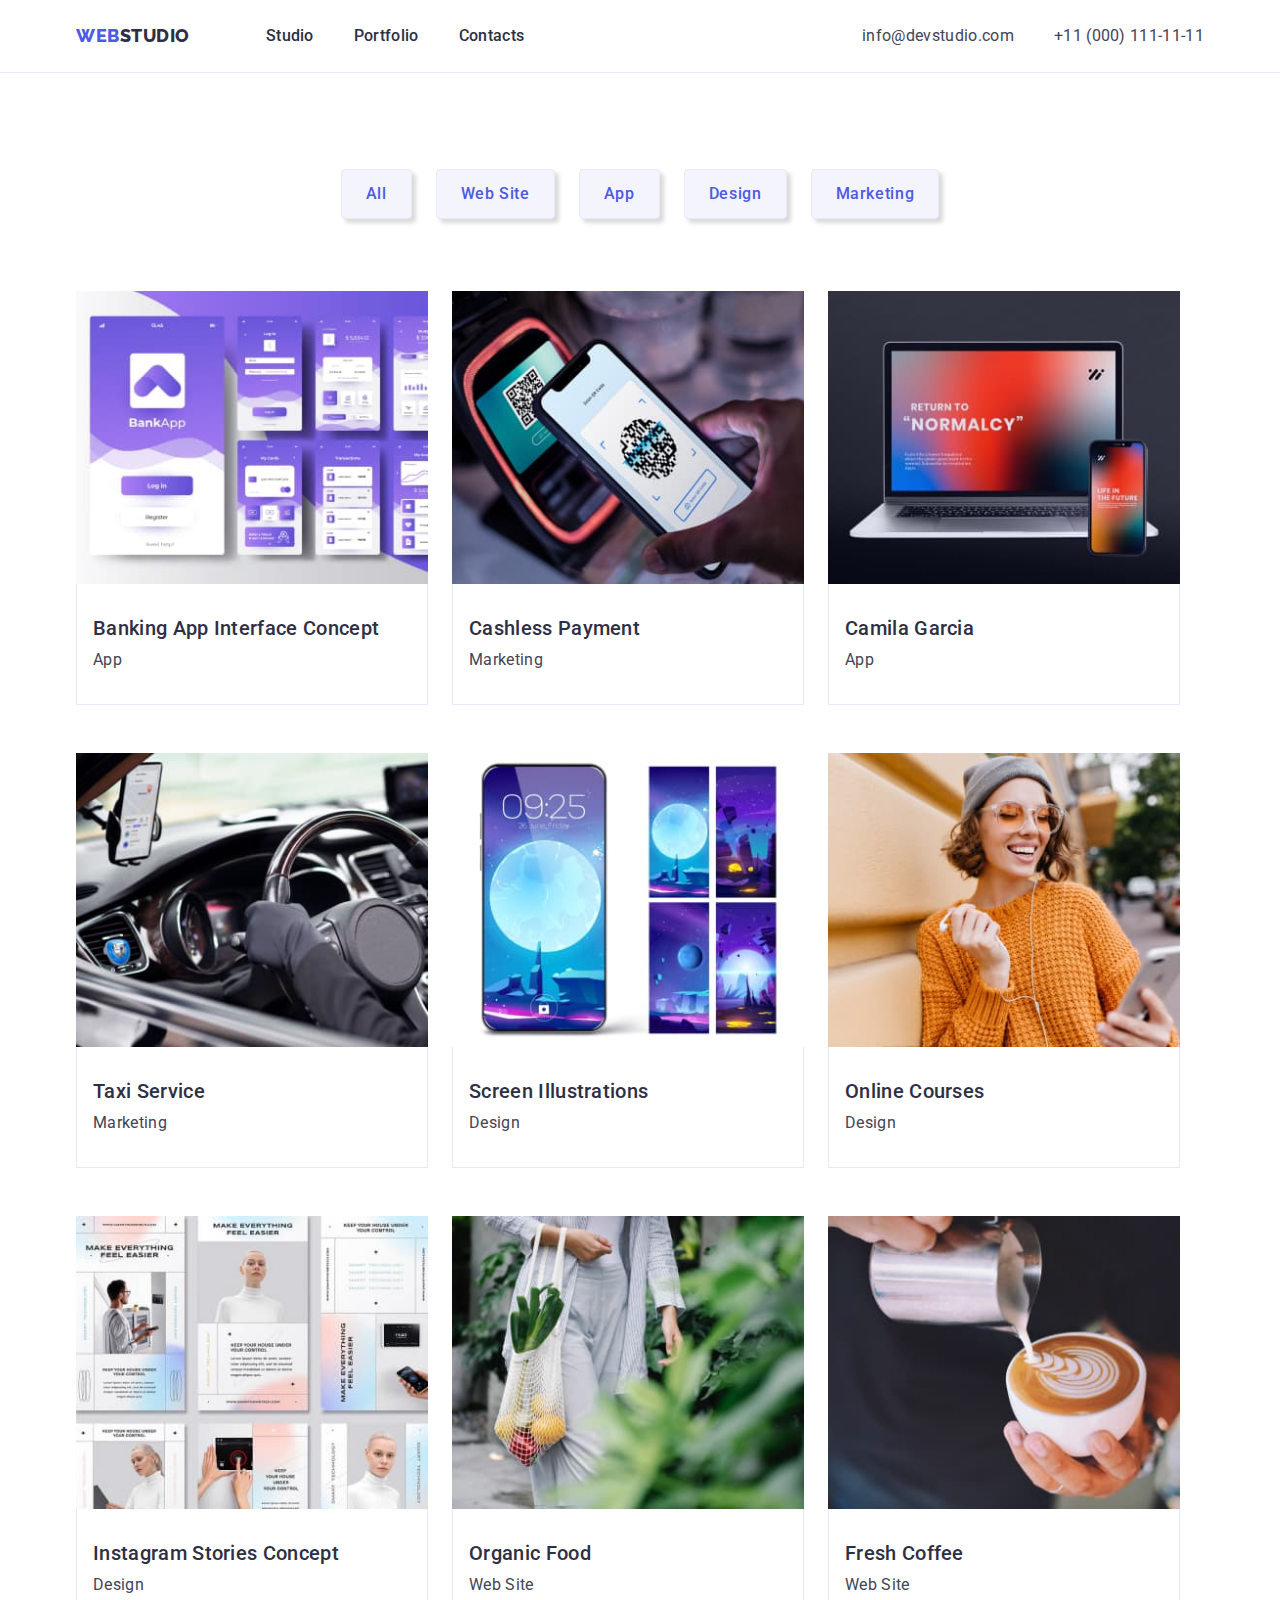
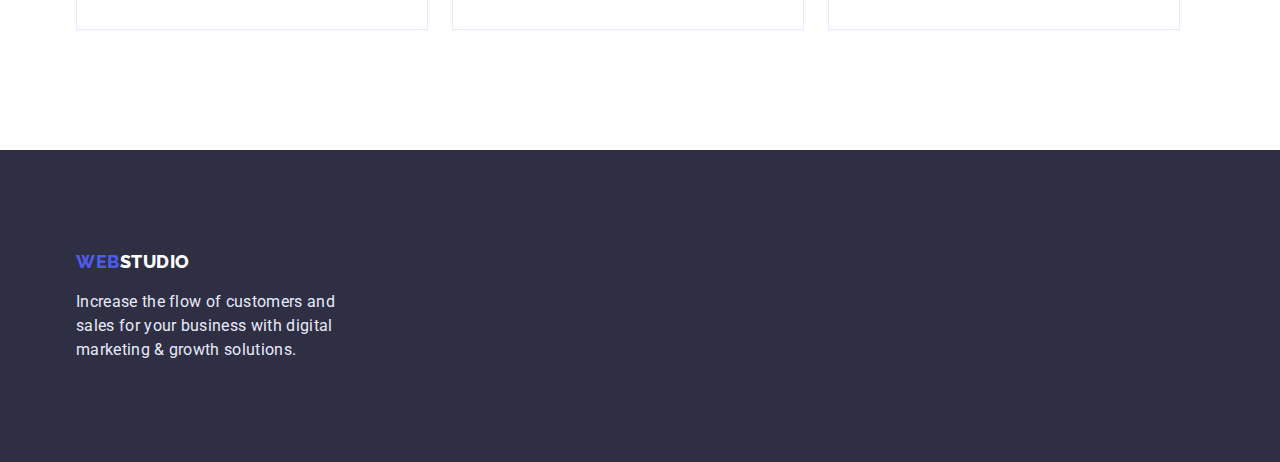
==== commit 56511640: "for-check-homework-3" ====
--- a/portfolio.html
+++ b/portfolio.html
@@ -53,7 +53,7 @@
               <button type="button" class="button-link">Design</button>
             </li>
             <li class="item">
-              <button type="button" class="button-link">Marketting</button>
+              <button type="button" class="button-link">Marketing</button>
             </li>
           </ul> 
          <ul class="card-img list">
--- a/css/styles.css
+++ b/css/styles.css
@@ -62,12 +62,12 @@
   font-family: 'Raleway', sans-serif;
   font-size: 18px;
   line-height: 1.33;
+  font-weight: 800;
   letter-spacing: 0.03em;
   text-decoration: none;
   text-transform: uppercase;
   color: var(--main-color);
-  padding-top: 24px;
-  padding-bottom: 24px;
+ 
 }
 .logo .heading{
     color: var(--button-blue-color);
@@ -105,7 +105,7 @@
 }
 /* auth list */
 .auth {
- margin-left: 332px; 
+ margin-left: auto; 
 }
 .mail{
   display: flex;
@@ -118,6 +118,7 @@
   
   color: var(--main-grey-color);
   font-style: normal;
+  font-weight: 400;
   line-height: 1.5;
   text-decoration: none;  
   padding-top: 24px;
@@ -141,9 +142,10 @@
 /* text for hero section */
 .hero-section .hero-text{
   margin: 0;
-  padding-bottom: 48px;
+  margin-bottom: 48px;
 
   font-size: 56px;
+  font-weight: 700;
   line-height: 1.07;
   text-align: center;
   color: var(--white-color);
@@ -207,6 +209,7 @@
 .button-link:focus{
  background: var(--background-button-color); 
  color: var(--white-color);
+ border: 1px solid transparent;
 }
 /* for portfolio img card  */
 /* .item * {
@@ -220,11 +223,13 @@
 .card-img{
   display: flex;
   flex-wrap: wrap;
-  gap: 48px 24px;
+ 
+  gap: 48px 24px; 
 
 }
 .card-img .card-portfolio {
   text-decoration: none;
+  
 }
 .card-content .subtitle{
   margin-top: 0;
@@ -236,14 +241,15 @@
   
 } 
 
- .card-portfolio  .item {
-  flex-basis: calc(100% / 3 - 24px);
-
-} 
- .card-content{
-padding-top: 32px;
-padding-bottom: 32px;
-padding-left: 16px;
+.card-img .item{
+  width: 360px;
+   flex-basis: calc(100% / 3 - 24px);
+
+} 
+.card-content{
+  padding-top: 32px;
+  padding-bottom: 32px;
+  padding-left: 16px;
 }
 .card-content .text{
   margin-top: 0;
@@ -268,6 +274,7 @@
 
 .section-text .subtitle{
   margin-top: 0;
+  font-weight: 500;
   margin-bottom: 8px;
   font-size: 20px;
   line-height: 1.2;
@@ -276,6 +283,7 @@
 .section-text {
   display: flex;
   flex-wrap: wrap;
+
   /* background-color: yellowgreen;  */
 }
  .section-text .item {
@@ -285,7 +293,8 @@
  margin-left: 24px;
 }  
 
-   .section-text .text{
+.section-text .text{
+  font-weight: 400;
   line-height: 1.5;
   color: var(--main-grey-color); 
   margin-top: 0;
@@ -314,8 +323,9 @@
 
 .img-section .title{
   margin: 0;
-  padding-bottom: 72px;
-   font-size: 36px;
+  font-weight: 700;
+  margin-bottom: 72px;
+  font-size: 36px;
   line-height: 1.11;
   text-align: center;
   
@@ -338,7 +348,8 @@
 }
 .section-team .title{
   margin: 0;
-  padding-bottom: 72px;
+  margin-bottom: 72px;
+  font-weight: 700;
   font-size: 36px;
   line-height: 1.11;
   text-align: center;
@@ -347,9 +358,14 @@
 .card-team .subtitle{
   margin-top: 0;
   margin-bottom: 8px;
+  font-weight: 500;
+  font-size: 20px;
+  line-height: 1.2;
 }
 .card-team .text{
-margin: 0;
+  margin: 0;
+  font-weight: 400;
+  line-height: 1.5;
 }
 .card-team .team-text{
   padding: 32px 16px;
@@ -373,12 +389,12 @@
   margin-bottom: 0;
   line-height: 1.5;  
   color:var(--footer-text-color);
-  
+  font-weight: 400;
 }
 .footer-box{
 
   width: 264px;
-  
-}
-
-
+     
+}
+
+
